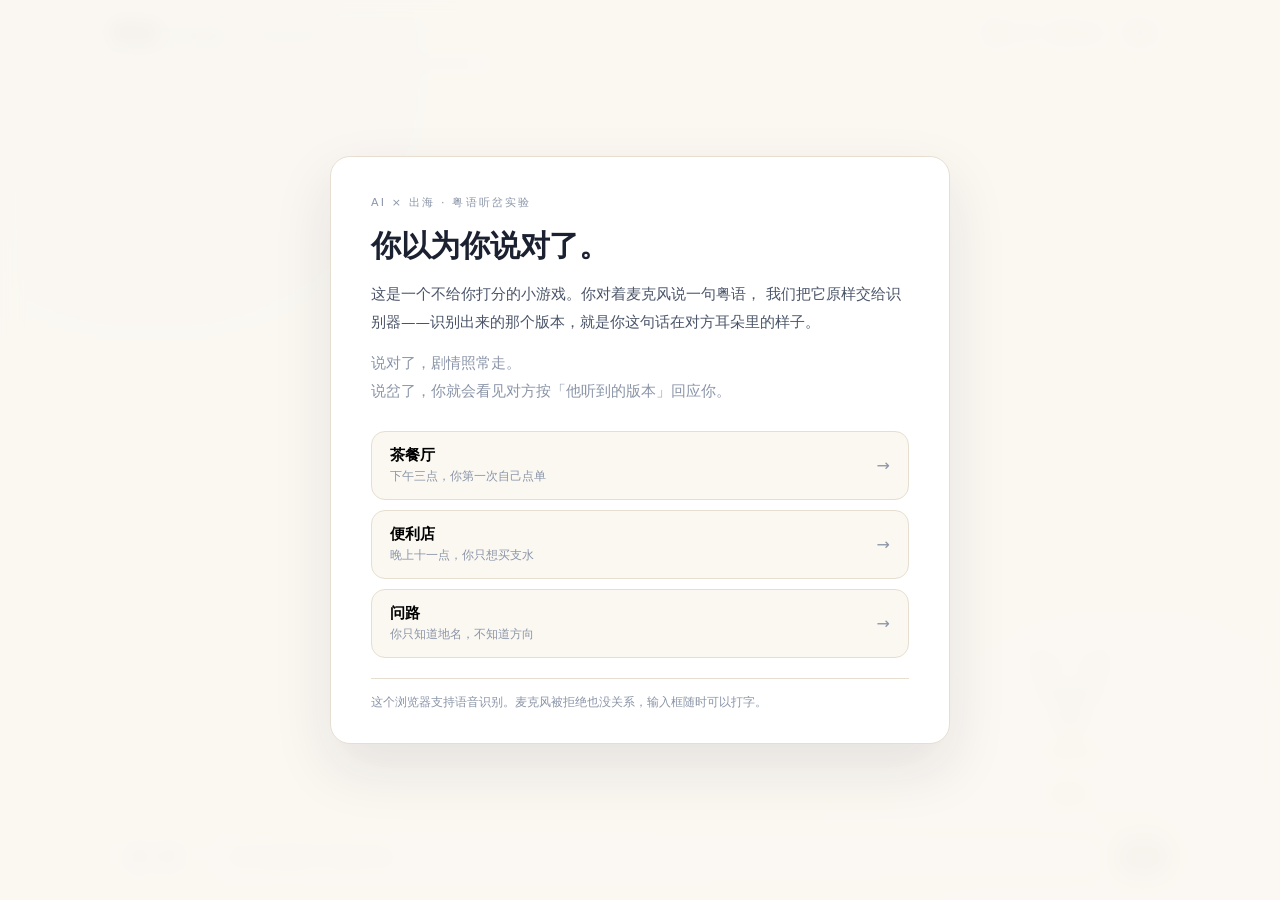
==== index.html @ dafd985b "听岔：软工底座（分支引擎 + 音近词匹配 + 刘看山状态机 + ASR + 降级链路） - 数据契约冻结：scenes / phonetic-map / lines / fallback 四份 JSO" ====
<!DOCTYPE html>
<html lang="zh-CN">
<head>
<meta charset="UTF-8">
<meta name="viewport" content="width=device-width, initial-scale=1, viewport-fit=cover">
<meta name="theme-color" content="#fbf8f2">
<meta name="color-scheme" content="light">
<title>听岔 · 你以为你说对了</title>
<link rel="icon" href="data:image/svg+xml,%3Csvg xmlns='http://www.w3.org/2000/svg' viewBox='0 0 32 32'%3E%3Ctext y='26' font-size='26'%3E%F0%9F%A6%8A%3C/text%3E%3C/svg%3E">
<link rel="stylesheet" href="./css/style.css">
<!-- 提前并行拉取模块图，避免 main.js -> 5 个子模块的瀑布式解析 -->
<link rel="modulepreload" href="./js/engine.js">
<link rel="modulepreload" href="./js/matcher.js">
<link rel="modulepreload" href="./js/lookshan.js">
<link rel="modulepreload" href="./js/asr.js">
<link rel="modulepreload" href="./js/api.js">
</head>
<body>

<div id="app">

  <header class="hud">
    <div class="brand">
      <span class="logo">听岔</span>
      <span class="tag">知乎黑客松 · S3 湾区共创季</span>
    </div>
    <div class="hud-right">
      <span class="stat" id="stat-scene">场景 —/3</span>
      <span class="stat" id="stat-miss">说岔 0 次</span>
      <button class="ghost" id="btn-restart" type="button">重来</button>
    </div>
  </header>

  <main class="stage">
    <section class="chat-wrap">
      <div class="chat" id="chat" aria-live="polite"></div>
    </section>

    <aside class="kanzan" id="kanzan">
      <div class="kanzan-art" id="kanzan-art" data-state="idle">
        <!-- 占位形象：设计交付后换成 <img src="./assets/kanzan/idle.png"> -->
        <svg viewBox="0 0 120 130" width="120" height="130" aria-label="刘看山占位形象">
          <ellipse cx="60" cy="118" rx="30" ry="6" fill="rgba(20,26,40,.08)"/>
          <path d="M28 46 L24 16 L48 32 Z" fill="#eef2f8" stroke="#c9d3e2" stroke-width="2" stroke-linejoin="round"/>
          <path d="M92 46 L96 16 L72 32 Z" fill="#eef2f8" stroke="#c9d3e2" stroke-width="2" stroke-linejoin="round"/>
          <ellipse cx="60" cy="62" rx="34" ry="32" fill="#fbfcfe" stroke="#c9d3e2" stroke-width="2"/>
          <ellipse cx="47" cy="58" rx="3.6" ry="4.6" fill="#1b2130"/>
          <ellipse cx="73" cy="58" rx="3.6" ry="4.6" fill="#1b2130"/>
          <ellipse cx="60" cy="74" rx="4.4" ry="3.4" fill="#1b2130"/>
          <path d="M52 86 q8 6 16 0" stroke="#1b2130" stroke-width="2" fill="none" stroke-linecap="round"/>
          <circle cx="36" cy="72" r="4.6" fill="#ffd9de" opacity=".85"/>
          <circle cx="84" cy="72" r="4.6" fill="#ffd9de" opacity=".85"/>
          <g class="report-card" opacity="0">
            <rect x="44" y="96" width="34" height="24" rx="3" fill="#fff" stroke="#c9d3e2" stroke-width="2"/>
            <line x1="50" y1="104" x2="72" y2="104" stroke="#c9d3e2" stroke-width="2"/>
            <line x1="50" y1="110" x2="66" y2="110" stroke="#c9d3e2" stroke-width="2"/>
          </g>
        </svg>
      </div>
      <div class="kanzan-bubble" id="kanzan-bubble" data-empty="true"></div>
      <div class="kanzan-name">刘看山</div>
    </aside>
  </main>

  <footer class="composer" id="composer">
    <button class="mic" id="btn-mic" type="button" title="按住说话">
      <svg viewBox="0 0 24 24" width="20" height="20" aria-hidden="true">
        <path d="M12 15a3 3 0 0 0 3-3V6a3 3 0 0 0-6 0v6a3 3 0 0 0 3 3z" fill="currentColor"/>
        <path d="M6 11a6 6 0 0 0 12 0M12 17v4" stroke="currentColor" stroke-width="2" fill="none" stroke-linecap="round"/>
      </svg>
      <span id="mic-label">说话</span>
    </button>
    <input id="input-text" type="text" placeholder="也可以直接打字说这句话…" autocomplete="off" spellcheck="false">
    <button class="send" id="btn-send" type="button" disabled>说</button>
    <div class="composer-hint" id="input-hint"></div>
  </footer>

</div>

<!-- 开始页 -->
<div class="overlay" id="start-screen">
  <div class="panel">
    <div class="panel-eyebrow">AI × 出海 · 粤语听岔实验</div>
    <h1>你以为你说对了。</h1>
    <p class="lede">
      这是一个不给你打分的小游戏。你对着麦克风说一句粤语，
      我们把它原样交给识别器——识别出来的那个版本，就是你这句话在对方耳朵里的样子。
    </p>
    <p class="lede dim">
      说对了，剧情照常走。<br>
      说岔了，你就会看见对方按「他听到的版本」回应你。
    </p>
    <div class="scene-picker" id="scene-picker" aria-busy="true">
      <!-- 骨架：数据到位前先占位，避免开始页出现一块空白跳动 -->
      <div class="scene-card skeleton"><span class="bar w60"></span><span class="bar w30"></span></div>
      <div class="scene-card skeleton"><span class="bar w40"></span><span class="bar w55"></span></div>
      <div class="scene-card skeleton"><span class="bar w50"></span><span class="bar w35"></span></div>
    </div>
    <div class="panel-foot">
      <span id="capability-note"></span>
    </div>
  </div>
</div>

<!-- 结局报告 -->
<div class="overlay hidden" id="report-screen">
  <div class="panel report-panel">
    <div class="panel-eyebrow">听岔报告</div>
    <h2 id="report-title">这一局你岔了 <em>0</em> 次</h2>
    <div class="pairs" id="report-pairs"></div>

    <section class="block">
      <h3>刘看山把这局看完了</h3>
      <div class="explain" id="report-explain">生成中…</div>
      <div class="src-tag" id="report-explain-src"></div>
    </section>

    <section class="block">
      <h3>这事儿不止你一个</h3>
      <div class="stories" id="report-stories"></div>
      <div class="src-tag" id="report-stories-src"></div>
    </section>

    <div class="panel-actions">
      <button class="primary" id="btn-again" type="button">再来一局</button>
      <button class="ghost" id="btn-share" type="button">复制分享文案</button>
    </div>
  </div>
</div>

<!-- 启动失败兜底面板：默认隐藏，由经典脚本显示 -->
<div class="overlay boot-error" id="boot-error" hidden>
  <div class="panel">
    <div class="panel-eyebrow">启动失败</div>
    <h1 data-when="file">需要通过本地服务器打开</h1>
    <h1 data-when="module">应用脚本没能启动</h1>

    <p class="lede" data-when="file">
      你大概是直接双击了 <code>index.html</code>。浏览器出于安全策略，不允许 <code>file://</code> 页面加载 ES 模块，
      所以 <code>js/main.js</code> 一行都没执行——页面上的文字是静态 HTML，场景卡片自然是空的。
    </p>
    <p class="lede" data-when="module">
      模块已被请求，但没有跑起来。常见原因是静态资源路径配错、服务器没返回正确的
      <code>application/javascript</code> MIME 类型，或者脚本 404。
    </p>

    <pre class="code" id="boot-detail"></pre>

    <div class="fix">
      <div class="fix-step">
        <span class="n">1</span>
        <div>
          <b>最快：双击项目根目录的 <code>start.bat</code></b>
          <div class="sub">自动起服务并打开 http://localhost:8000</div>
        </div>
      </div>
      <div class="fix-step">
        <span class="n">2</span>
        <div>
          <b>或者手动起一个静态服务器</b>
          <pre class="code">cd /d "D:\听岔"
python -m http.server 8000</pre>
          <div class="sub">然后访问 http://localhost:8000/index.html</div>
        </div>
      </div>
    </div>

    <p class="panel-foot">
      顺带一句：浏览器只在 <code>localhost</code> 或 <code>https</code> 下才给麦克风权限，
      所以这个项目本来就不能靠双击打开——语音那一半会直接不可用。
    </p>
  </div>
</div>

<script type="module" src="./js/main.js" onerror="window.__bootFail__ && window.__bootFail__('module-load')"></script>

<!-- 启动守护：必须是经典脚本。file:// 下模块脚本会被 CORS 拦掉，
     此时 main.js 一行都不会执行，只能靠这里兜住，否则就是静默白屏。 -->
<script>
(function () {
  var shown = false;

  function show(reason, detail) {
    if (shown) return;
    shown = true;
    var box = document.getElementById('boot-error');
    if (!box) return;
    box.hidden = false;
    var isFile = reason === 'file';
    Array.prototype.forEach.call(box.querySelectorAll('[data-when="file"]'), function (el) { el.hidden = !isFile; });
    Array.prototype.forEach.call(box.querySelectorAll('[data-when="module"]'), function (el) { el.hidden = isFile; });
    if (detail) box.querySelector('#boot-detail').textContent = detail;
    document.getElementById('start-screen').classList.add('hidden');
  }
  window.__bootFail__ = show;

  var isFile = location.protocol === 'file:';
  if (isFile) {
    show('file', 'file:// 下浏览器拒绝加载 ES 模块（origin 为 null）。');
  } else {
    // http 下也要兜住：路径配错、MIME 不对、脚本 404 时同样会白屏
    setTimeout(function () {
      if (!window.__BOOT_OK__) show('module', '模块已请求，但 5 秒内未完成启动。');
    }, 5000);
  }

  // 任何未捕获异常都不许静默，直接打到界面上（演示时最怕白屏没人知道为什么）
  window.addEventListener('error', function (e) {
    if (e && e.target && e.target.tagName === 'SCRIPT') return;
    console.error('[听岔] 未捕获异常', e.error || e.message);
  });
})();
</script>
</body>
</html>
---- css/style.css ----
:root {
  --ink: #1b2130;
  --ink-2: #4a5468;
  --ink-3: #8b95a8;
  --paper: #fbf8f2;
  --paper-2: #ffffff;
  --line: #e6ded0;
  --accent: #0b6cff;
  --accent-soft: #e8f0ff;
  --warn: #d4622a;
  --radius: 14px;
  --shadow: 0 1px 2px rgba(27, 33, 48, .04), 0 8px 24px rgba(27, 33, 48, .06);
  --font: "Noto Sans SC", "PingFang SC", "Microsoft YaHei", system-ui, -apple-system, sans-serif;
}

* { box-sizing: border-box; }

html, body {
  margin: 0;
  height: 100%;
  background: var(--paper);
  color: var(--ink);
  font-family: var(--font);
  -webkit-font-smoothing: antialiased;
}

body {
  background-image:
    radial-gradient(circle at 12% 8%, rgba(11, 108, 255, .06), transparent 42%),
    radial-gradient(circle at 88% 92%, rgba(212, 98, 42, .05), transparent 40%);
}

#app {
  height: 100%;
  height: 100dvh; /* 手机浏览器地址栏收起/键盘弹出时，100% 会把输入栏顶出屏幕 */
  display: grid;
  grid-template-rows: auto 1fr auto;
  max-width: 1100px;
  margin: 0 auto;
  padding: 0 20px;
}

/* ---------- HUD ---------- */
.hud {
  display: flex;
  align-items: center;
  justify-content: space-between;
  padding: 18px 4px 14px;
  border-bottom: 1px solid var(--line);
}
.brand { display: flex; align-items: baseline; gap: 10px; }
.logo {
  font-size: 20px;
  font-weight: 700;
  letter-spacing: .16em;
  color: var(--ink);
}
.tag {
  font-size: 11px;
  color: var(--ink-3);
  letter-spacing: .08em;
}
.hud-right { display: flex; align-items: center; gap: 14px; }
.stat {
  font-size: 12px;
  color: var(--ink-2);
  font-variant-numeric: tabular-nums;
}
.stat b { color: var(--warn); font-weight: 600; }

button { font-family: inherit; cursor: pointer; }
.ghost {
  border: 1px solid var(--line);
  background: transparent;
  color: var(--ink-2);
  font-size: 12px;
  padding: 6px 12px;
  border-radius: 999px;
  transition: .18s;
}
.ghost:hover { border-color: var(--ink-3); color: var(--ink); }

/* ---------- 舞台 ---------- */
.stage {
  display: grid;
  grid-template-columns: 1fr 200px;
  gap: 28px;
  min-height: 0;
  padding: 22px 0 8px;
}
.chat-wrap {
  min-height: 0;
  overflow-y: auto;
  scrollbar-width: thin;
  display: flex;
  flex-direction: column;
}
.chat {
  display: flex;
  flex-direction: column;
  gap: 14px;
  padding-bottom: 24px;
  margin-top: auto; /* 对话贴着底部生长，像真的聊天窗 */
}

/* 对话气泡 */
.msg {
  max-width: 78%;
  animation: rise .28s cubic-bezier(.22, 1, .36, 1) both;
}
.msg .who {
  font-size: 11px;
  color: var(--ink-3);
  margin-bottom: 6px;
  letter-spacing: .04em;
}
.msg .bubble {
  background: var(--paper-2);
  border: 1px solid var(--line);
  border-radius: var(--radius);
  border-top-left-radius: 4px;
  padding: 13px 16px;
  font-size: 15px;
  line-height: 1.85;
  white-space: pre-wrap;
  box-shadow: var(--shadow);
}
.msg.me { align-self: flex-end; }
.msg.me .who { text-align: right; }
.msg.me .bubble {
  background: var(--accent);
  border-color: var(--accent);
  color: #fff;
  border-radius: var(--radius);
  border-top-right-radius: 4px;
}
.msg.narrator .bubble {
  background: transparent;
  border: none;
  box-shadow: none;
  border-left: 2px solid var(--line);
  border-radius: 0;
  padding: 2px 0 2px 16px;
  color: var(--ink-2);
  font-size: 14.5px;
}
/* 刘看山在主线里说话：比旁白重，比 NPC 轻 */
.msg.kanzan .who { color: var(--accent); }
.msg.kanzan .bubble {
  background: var(--accent-soft);
  border-color: #d3e2ff;
  color: #14324f;
  font-size: 14.5px;
  line-height: 1.95;
}

.ghost.continue {
  font-size: 12.5px;
  padding: 8px 16px;
  background: var(--paper-2);
  box-shadow: var(--shadow);
}

.msg.heard .bubble {
  background: #fff5ed;
  border-color: #f2d5bf;
  color: #8a4520;
}
.msg .note {
  margin-top: 7px;
  font-size: 11.5px;
  color: var(--ink-3);
  letter-spacing: .02em;
}
.msg.me .note { text-align: right; }

@keyframes rise {
  from { opacity: 0; transform: translateY(8px); }
  to { opacity: 1; transform: none; }
}

/* ---------- 刘看山 ---------- */
.kanzan {
  display: flex;
  flex-direction: column;
  justify-content: flex-end; /* 站在对话框旁边、靠下，不是站在页头 */
  align-items: center;
  gap: 10px;
  align-self: stretch;
  padding-bottom: 12px;
}
.kanzan-art {
  width: 120px;
  transition: transform .38s cubic-bezier(.34, 1.56, .64, 1);
  transform-origin: 50% 90%;
}
.kanzan-art[data-state="headtilt"] { transform: rotate(-13deg) translateY(-2px); }
.kanzan-art[data-state="explain"] { transform: translateY(-3px) scale(1.04); }
.kanzan-art[data-state="report"] { transform: none; }
.kanzan-art[data-state="report"] .report-card { opacity: 1; transition: opacity .3s; }
.kanzan-art.bounce { animation: tilt-bounce .7s ease; }
@keyframes tilt-bounce {
  0% { transform: rotate(0) }
  35% { transform: rotate(-16deg) translateY(-4px) }
  60% { transform: rotate(-9deg) }
  100% { transform: rotate(-13deg) translateY(-2px) }
}

.kanzan-bubble {
  min-height: 0;
  width: 100%;
  font-size: 13px;
  line-height: 1.75;
  white-space: pre-line;
  color: var(--ink-2);
  text-align: center;
  padding: 0 4px;
  transition: .2s;
}
.kanzan-bubble[data-empty="true"] { opacity: 0; }
.kanzan-bubble.pop { animation: pop .26s ease; }
@keyframes pop { from { opacity: .3; transform: translateY(4px); } to { opacity: 1; transform: none; } }
.kanzan-name {
  font-size: 10.5px;
  letter-spacing: .18em;
  color: var(--ink-3);
}

/* ---------- 输入区 ---------- */
.composer {
  position: relative;
  display: flex;
  align-items: center;
  gap: 10px;
  padding: 14px 0 22px;
  border-top: 1px solid var(--line);
}
.composer[data-mode="idle"] { opacity: .45; pointer-events: none; }

.mic {
  display: inline-flex;
  align-items: center;
  gap: 7px;
  border: 1px solid var(--line);
  background: var(--paper-2);
  color: var(--ink);
  padding: 10px 16px;
  border-radius: 999px;
  font-size: 13.5px;
  transition: .18s;
  box-shadow: var(--shadow);
}
.mic:hover { border-color: var(--ink-3); }
.mic.recording {
  background: var(--warn);
  border-color: var(--warn);
  color: #fff;
  animation: pulse 1.4s infinite;
}
@keyframes pulse {
  0%, 100% { box-shadow: 0 0 0 0 rgba(212, 98, 42, .35); }
  50% { box-shadow: 0 0 0 9px rgba(212, 98, 42, 0); }
}
.mic:disabled { opacity: .4; cursor: not-allowed; }

#input-text {
  flex: 1;
  min-width: 0;
  border: 1px solid var(--line);
  background: var(--paper-2);
  border-radius: 999px;
  padding: 11px 18px;
  font-size: 15px;
  font-family: inherit;
  color: var(--ink);
  outline: none;
  transition: .18s;
}
#input-text:focus { border-color: var(--accent); box-shadow: 0 0 0 3px var(--accent-soft); }

.send {
  border: none;
  background: var(--ink);
  color: #fff;
  padding: 11px 20px;
  border-radius: 999px;
  font-size: 13.5px;
  transition: .18s;
}
.send:disabled { opacity: .25; cursor: not-allowed; }
.send:not(:disabled):hover { background: var(--accent); }

.composer-hint {
  position: absolute;
  left: 0;
  bottom: 4px;
  font-size: 11.5px;
  color: var(--ink-3);
  letter-spacing: .02em;
}
.composer-hint.warn { color: var(--warn); }

/* ---------- 浮层 ---------- */
.overlay {
  position: fixed;
  inset: 0;
  background: rgba(251, 248, 242, .92);
  backdrop-filter: blur(10px);
  display: grid;
  place-items: center;
  padding: 24px;
  z-index: 20;
  overflow-y: auto;
}
.overlay.hidden { display: none; }

.panel {
  width: 100%;
  max-width: 620px;
  background: var(--paper-2);
  border: 1px solid var(--line);
  border-radius: 20px;
  padding: 38px 40px 30px;
  box-shadow: 0 24px 60px rgba(27, 33, 48, .10);
  animation: rise .42s cubic-bezier(.22, 1, .36, 1) both;
}
.panel-eyebrow {
  font-size: 11px;
  letter-spacing: .2em;
  color: var(--ink-3);
  margin-bottom: 16px;
}
.panel h1 {
  font-size: 30px;
  line-height: 1.3;
  margin: 0 0 16px;
  letter-spacing: -.01em;
}
.panel h2 { font-size: 22px; margin: 0 0 22px; }
.panel h2 em { font-style: normal; color: var(--warn); font-size: 28px; }
.panel h3 {
  font-size: 12px;
  letter-spacing: .14em;
  color: var(--ink-3);
  font-weight: 500;
  margin: 0 0 12px;
}
.lede {
  font-size: 14.5px;
  line-height: 1.9;
  color: var(--ink-2);
  margin: 0 0 14px;
}
.lede.dim { color: var(--ink-3); }

.scene-picker {
  display: grid;
  gap: 10px;
  margin: 26px 0 20px;
}
.scene-card {
  display: flex;
  align-items: center;
  justify-content: space-between;
  gap: 14px;
  text-align: left;
  border: 1px solid var(--line);
  background: var(--paper);
  border-radius: var(--radius);
  padding: 14px 18px;
  transition: .18s;
}
.scene-card:hover {
  border-color: var(--accent);
  background: var(--accent-soft);
  transform: translateX(2px);
}
.scene-card .t { font-size: 15px; font-weight: 600; }
.scene-card .s { font-size: 12px; color: var(--ink-3); margin-top: 3px; }
.scene-card .arrow { color: var(--ink-3); font-size: 16px; }

.panel-foot {
  border-top: 1px solid var(--line);
  padding-top: 14px;
  font-size: 11.5px;
  color: var(--ink-3);
  line-height: 1.7;
}

/* ---------- 报告 ---------- */
.report-panel { max-width: 660px; }
.pairs { display: grid; gap: 10px; margin-bottom: 26px; }
.pair {
  border: 1px solid var(--line);
  border-radius: 12px;
  padding: 13px 16px;
  background: var(--paper);
}
.pair .row {
  display: grid;
  grid-template-columns: 68px 1fr;
  gap: 10px;
  font-size: 14px;
  line-height: 1.7;
  align-items: baseline;
}
.pair .k {
  font-size: 10.5px;
  letter-spacing: .1em;
  color: var(--ink-3);
  white-space: nowrap;
}
.pair .v { color: var(--ink); }
.pair .v.bad { color: var(--warn); font-weight: 600; }
.pair .why {
  margin-top: 8px;
  padding-top: 8px;
  border-top: 1px dashed var(--line);
  font-size: 12.5px;
  line-height: 1.8;
  color: var(--ink-2);
}
.pair.empty {
  border-style: dashed;
  color: var(--ink-3);
  font-size: 13.5px;
  text-align: center;
  padding: 20px;
}

.block { margin-bottom: 26px; }
.explain {
  font-size: 14px;
  line-height: 1.95;
  color: var(--ink-2);
  white-space: pre-wrap;
  border-left: 2px solid var(--accent);
  padding-left: 16px;
}
.src-tag {
  margin-top: 9px;
  font-size: 11px;
  color: var(--warn);
  line-height: 1.6;
}
.src-tag.live { color: var(--ink-3); }

.stories { display: grid; gap: 9px; }
.story {
  border: 1px solid var(--line);
  border-radius: 12px;
  padding: 12px 15px;
  background: var(--paper);
  font-size: 13.5px;
  line-height: 1.75;
}
.story .st { font-weight: 600; margin-bottom: 4px; }
.story .sx { color: var(--ink-2); font-size: 13px; }
.story a { color: var(--accent); text-decoration: none; font-size: 12px; }

.panel-actions { display: flex; gap: 10px; border-top: 1px solid var(--line); padding-top: 20px; }
.primary {
  border: none;
  background: var(--ink);
  color: #fff;
  padding: 11px 24px;
  border-radius: 999px;
  font-size: 13.5px;
  transition: .18s;
}
.primary:hover { background: var(--accent); }

/* ---------- 启动失败面板 ---------- */
[hidden] { display: none !important; }

.boot-error .panel { max-width: 640px; }
.boot-error code {
  background: #f0ece3;
  padding: 1px 5px;
  border-radius: 4px;
  font-size: .92em;
}
.code {
  margin: 12px 0 0;
  border: 1px solid var(--line);
  background: var(--paper);
  border-radius: 10px;
  padding: 12px 14px;
  font-size: 12.5px;
  line-height: 1.75;
  color: var(--ink-2);
  white-space: pre-wrap;
  word-break: break-all;
  font-family: "Cascadia Code", Consolas, "Courier New", monospace;
}
#boot-detail { color: var(--warn); margin-top: 4px; }
#boot-detail:empty { display: none; }
.fix { display: grid; gap: 14px; margin: 22px 0 6px; }
.fix-step { display: flex; gap: 12px; align-items: flex-start; font-size: 13.5px; line-height: 1.8; }
.fix-step .n {
  flex: none;
  width: 20px; height: 20px;
  border-radius: 50%;
  background: var(--ink);
  color: #fff;
  font-size: 11px;
  display: grid;
  place-items: center;
  margin-top: 3px;
}
.fix-step .sub { font-size: 12px; color: var(--ink-3); margin-top: 3px; }

/* ---------- 首屏骨架 ---------- */
.scene-card.skeleton {
  display: block;
  pointer-events: none;
  border-color: var(--line);
  background: var(--paper);
}
.scene-card.skeleton .bar {
  display: block;
  height: 10px;
  border-radius: 99px;
  background: linear-gradient(90deg, #eee8dd 25%, #f6f2ea 50%, #eee8dd 75%);
  background-size: 200% 100%;
  animation: shimmer 1.3s linear infinite;
}
.scene-card.skeleton .bar + .bar { margin-top: 9px; height: 8px; }
.w30 { width: 30%; } .w35 { width: 35%; } .w40 { width: 40%; }
.w50 { width: 50%; } .w55 { width: 55%; } .w60 { width: 60%; }
@keyframes shimmer {
  from { background-position: 200% 0; }
  to { background-position: -200% 0; }
}

/* ---------- 窄屏 ---------- */
@media (max-width: 720px) {
  #app { padding: 0 14px; }
  .stage { grid-template-columns: 1fr; gap: 0; }
  .kanzan {
    position: fixed;
    right: 10px;
    bottom: 92px;
    width: 96px;
    z-index: 5;
    pointer-events: none;
  }
  .kanzan-art { width: 82px; }
  .kanzan-bubble {
    background: rgba(255, 255, 255, .95);
    border: 1px solid var(--line);
    border-radius: 12px;
    padding: 8px 10px;
    font-size: 11.5px;
    box-shadow: var(--shadow);
  }
  .msg { max-width: 88%; }
  .panel { padding: 28px 22px 22px; }
  .panel h1 { font-size: 24px; }
  .tag { display: none; }
}

/* 尊重系统「减少动态效果」设置 */
@media (prefers-reduced-motion: reduce) {
  *, *::before, *::after {
    animation-duration: .01ms !important;
    animation-iteration-count: 1 !important;
    transition-duration: .01ms !important;
    scroll-behavior: auto !important;
  }
}
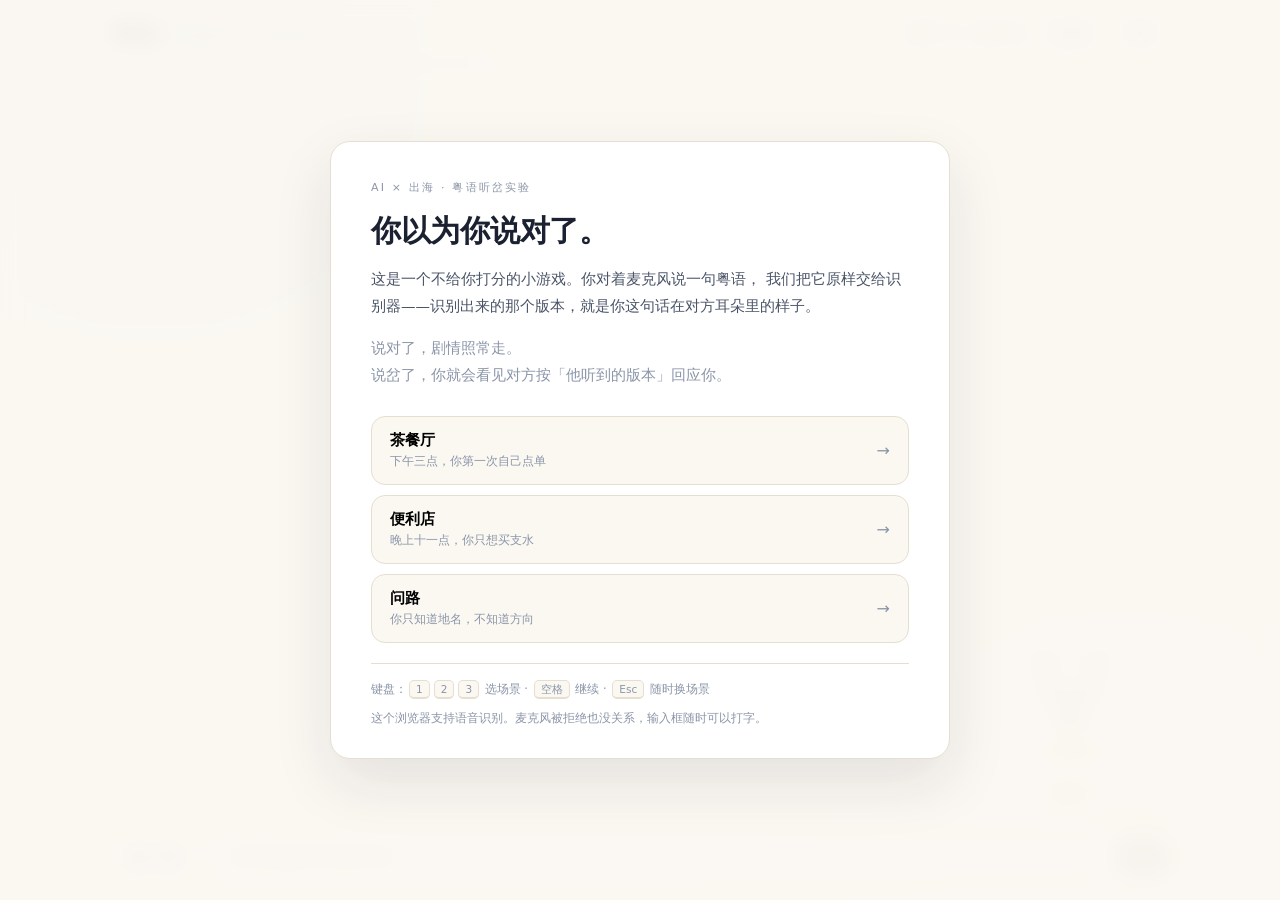
==== commit 6bd5a793: "feat:添加键盘操作，和切换场景功能" ====
--- a/index.html
+++ b/index.html
@@ -27,6 +27,7 @@
     <div class="hud-right">
       <span class="stat" id="stat-scene">场景 —/3</span>
       <span class="stat" id="stat-miss">说岔 0 次</span>
+      <button class="ghost" id="btn-scenes" type="button" title="随时退出当前场景并切换（Esc）">换场景</button>
       <button class="ghost" id="btn-restart" type="button">重来</button>
     </div>
   </header>
@@ -97,6 +98,7 @@
       <div class="scene-card skeleton"><span class="bar w50"></span><span class="bar w35"></span></div>
     </div>
     <div class="panel-foot">
+      <span class="kbd-note">键盘：<kbd>1</kbd><kbd>2</kbd><kbd>3</kbd> 选场景 · <kbd>空格</kbd> 继续 · <kbd>Esc</kbd> 随时换场景</span>
       <span id="capability-note"></span>
     </div>
   </div>
@@ -124,6 +126,23 @@
     <div class="panel-actions">
       <button class="primary" id="btn-again" type="button">再来一局</button>
       <button class="ghost" id="btn-share" type="button">复制分享文案</button>
+    </div>
+  </div>
+</div>
+
+<!-- 场景切换：对话进行中随时退出当前场景 -->
+<div class="overlay hidden" id="scene-menu">
+  <div class="panel scene-menu-panel">
+    <div class="panel-eyebrow">切换场景</div>
+    <h2>现在在「<span id="menu-current">—</span>」</h2>
+    <p class="lede dim">
+      换场景不会清空这一局已经记下的说岔，报告仍按整局统计。<br>
+      切回同一个场景会接着刚才停下的那一步继续。
+    </p>
+    <div class="scene-picker" id="scene-menu-list"></div>
+    <div class="panel-actions">
+      <button class="primary" id="btn-menu-close" type="button">回到当前场景</button>
+      <button class="ghost" id="btn-menu-home" type="button">退出到开始页</button>
     </div>
   </div>
 </div>
@@ -158,7 +177,7 @@
         <span class="n">2</span>
         <div>
           <b>或者手动起一个静态服务器</b>
-          <pre class="code">cd /d "D:\听岔"
+          <pre class="code">cd /d "D:\tingcha"
 python -m http.server 8000</pre>
           <div class="sub">然后访问 http://localhost:8000/index.html</div>
         </div>
--- a/css/style.css
+++ b/css/style.css
@@ -160,6 +160,31 @@
   background: var(--paper-2);
   box-shadow: var(--shadow);
 }
+.ghost.continue:focus-visible {
+  outline: 2px solid var(--accent);
+  outline-offset: 2px;
+}
+
+/* 键盘提示 */
+kbd {
+  display: inline-block;
+  font-family: inherit;
+  font-size: 10.5px;
+  line-height: 1;
+  color: var(--ink-3);
+  background: var(--paper);
+  border: 1px solid var(--line);
+  border-bottom-width: 2px;
+  border-radius: 5px;
+  padding: 3px 6px;
+}
+.ghost.continue kbd { margin-left: 9px; }
+.kbd-note {
+  display: block;
+  margin-bottom: 8px;
+  line-height: 2;
+}
+.kbd-note kbd { margin: 0 2px; }
 
 .msg.heard .bubble {
   background: #fff5ed;
@@ -375,9 +400,31 @@
   background: var(--accent-soft);
   transform: translateX(2px);
 }
+.scene-card:focus-visible {
+  outline: 2px solid var(--accent);
+  outline-offset: 2px;
+}
 .scene-card .t { font-size: 15px; font-weight: 600; }
 .scene-card .s { font-size: 12px; color: var(--ink-3); margin-top: 3px; }
 .scene-card .arrow { color: var(--ink-3); font-size: 16px; }
+
+/* 换场景面板里，当前所在的那一条 */
+.scene-card.current {
+  border-color: var(--accent);
+  background: var(--accent-soft);
+  cursor: default;
+}
+.scene-card.current:hover { transform: none; }
+.scene-card.current .arrow {
+  color: var(--accent);
+  font-size: 11.5px;
+  letter-spacing: .08em;
+}
+
+.scene-menu-panel { max-width: 520px; }
+.scene-menu-panel h2 { font-size: 19px; margin-bottom: 12px; }
+.scene-menu-panel h2 span { color: var(--accent); }
+.scene-menu-panel .scene-picker { margin: 18px 0; }
 
 .panel-foot {
   border-top: 1px solid var(--line);
@@ -558,6 +605,12 @@
   .panel { padding: 28px 22px 22px; }
   .panel h1 { font-size: 24px; }
   .tag { display: none; }
+  /* HUD 多了一个「换场景」，窄屏要收紧，否则挤成两行 */
+  .hud { padding: 14px 2px 12px; }
+  .hud-right { gap: 8px; }
+  .hud-right .stat { font-size: 11px; }
+  .hud-right .ghost { padding: 5px 10px; font-size: 11.5px; }
+  .kbd-note { display: none; } /* 手机上没有键盘，这行是噪音 */
 }
 
 /* 尊重系统「减少动态效果」设置 */
